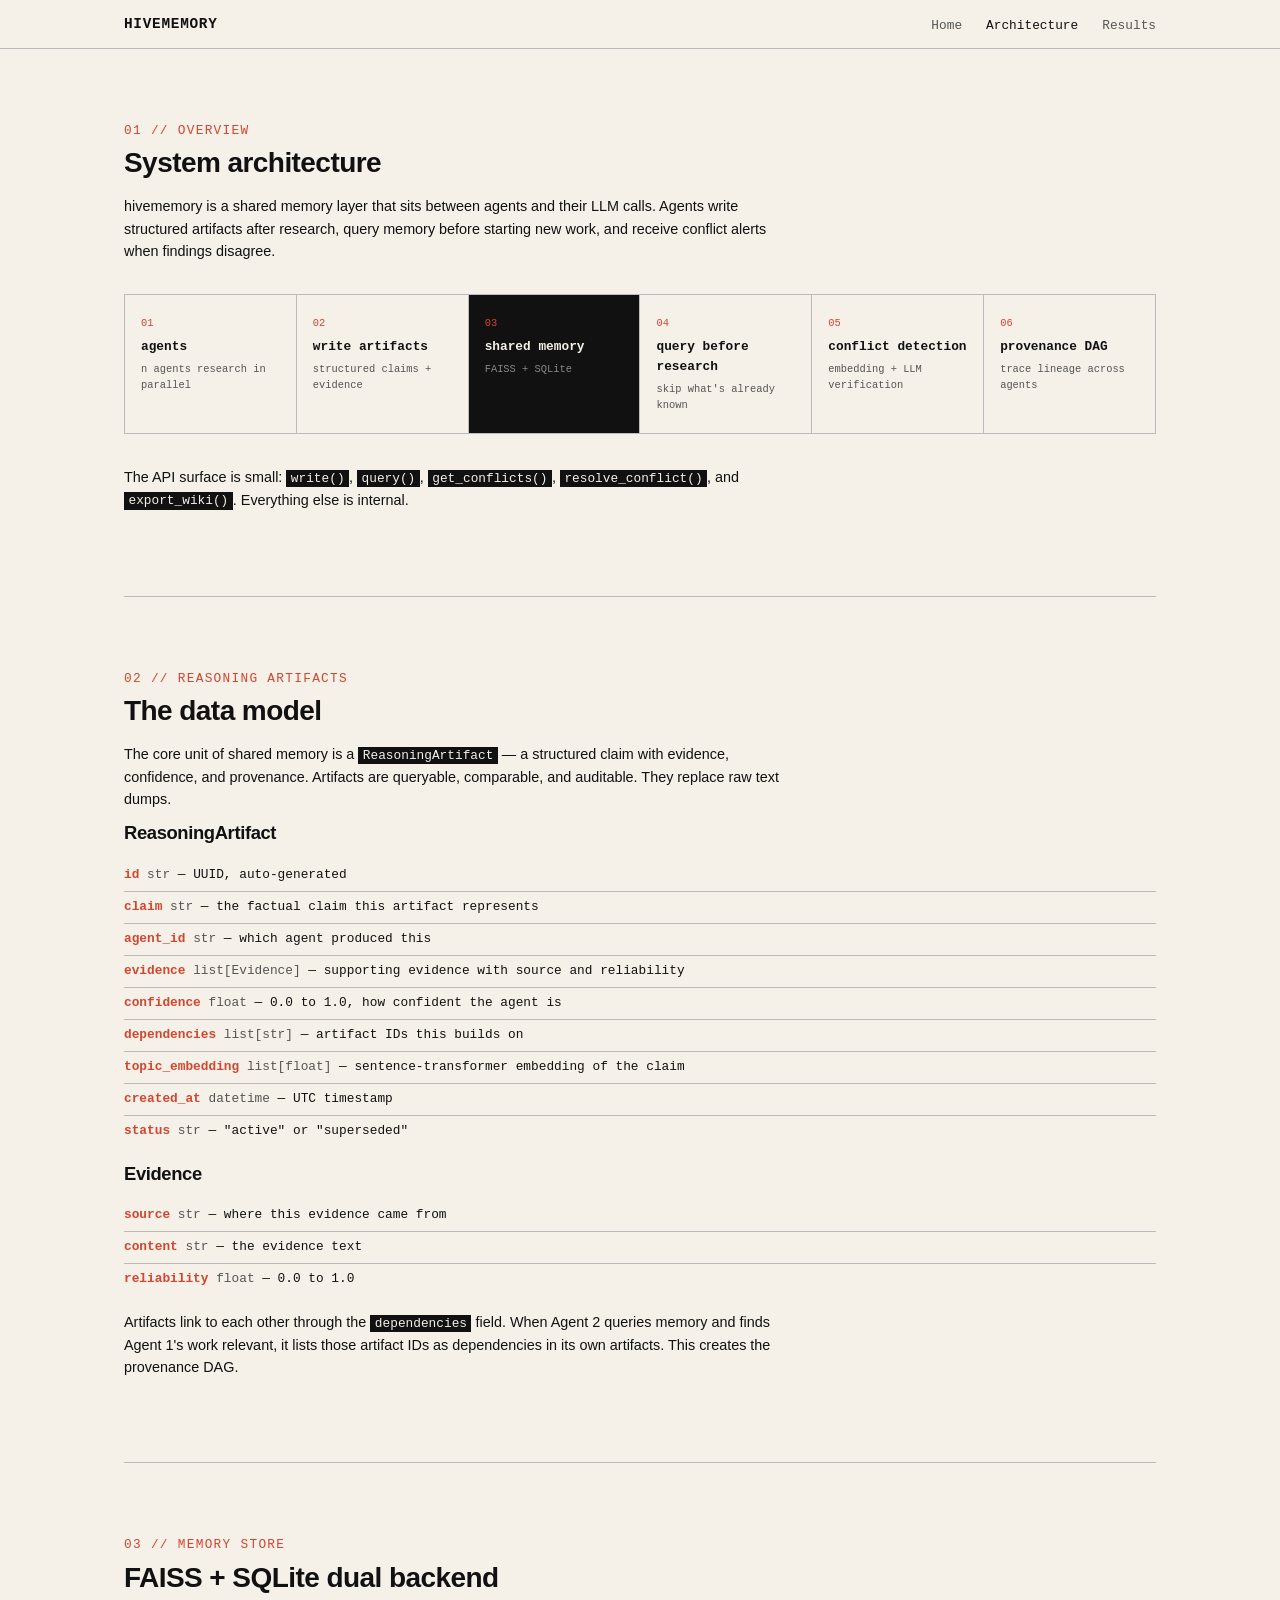
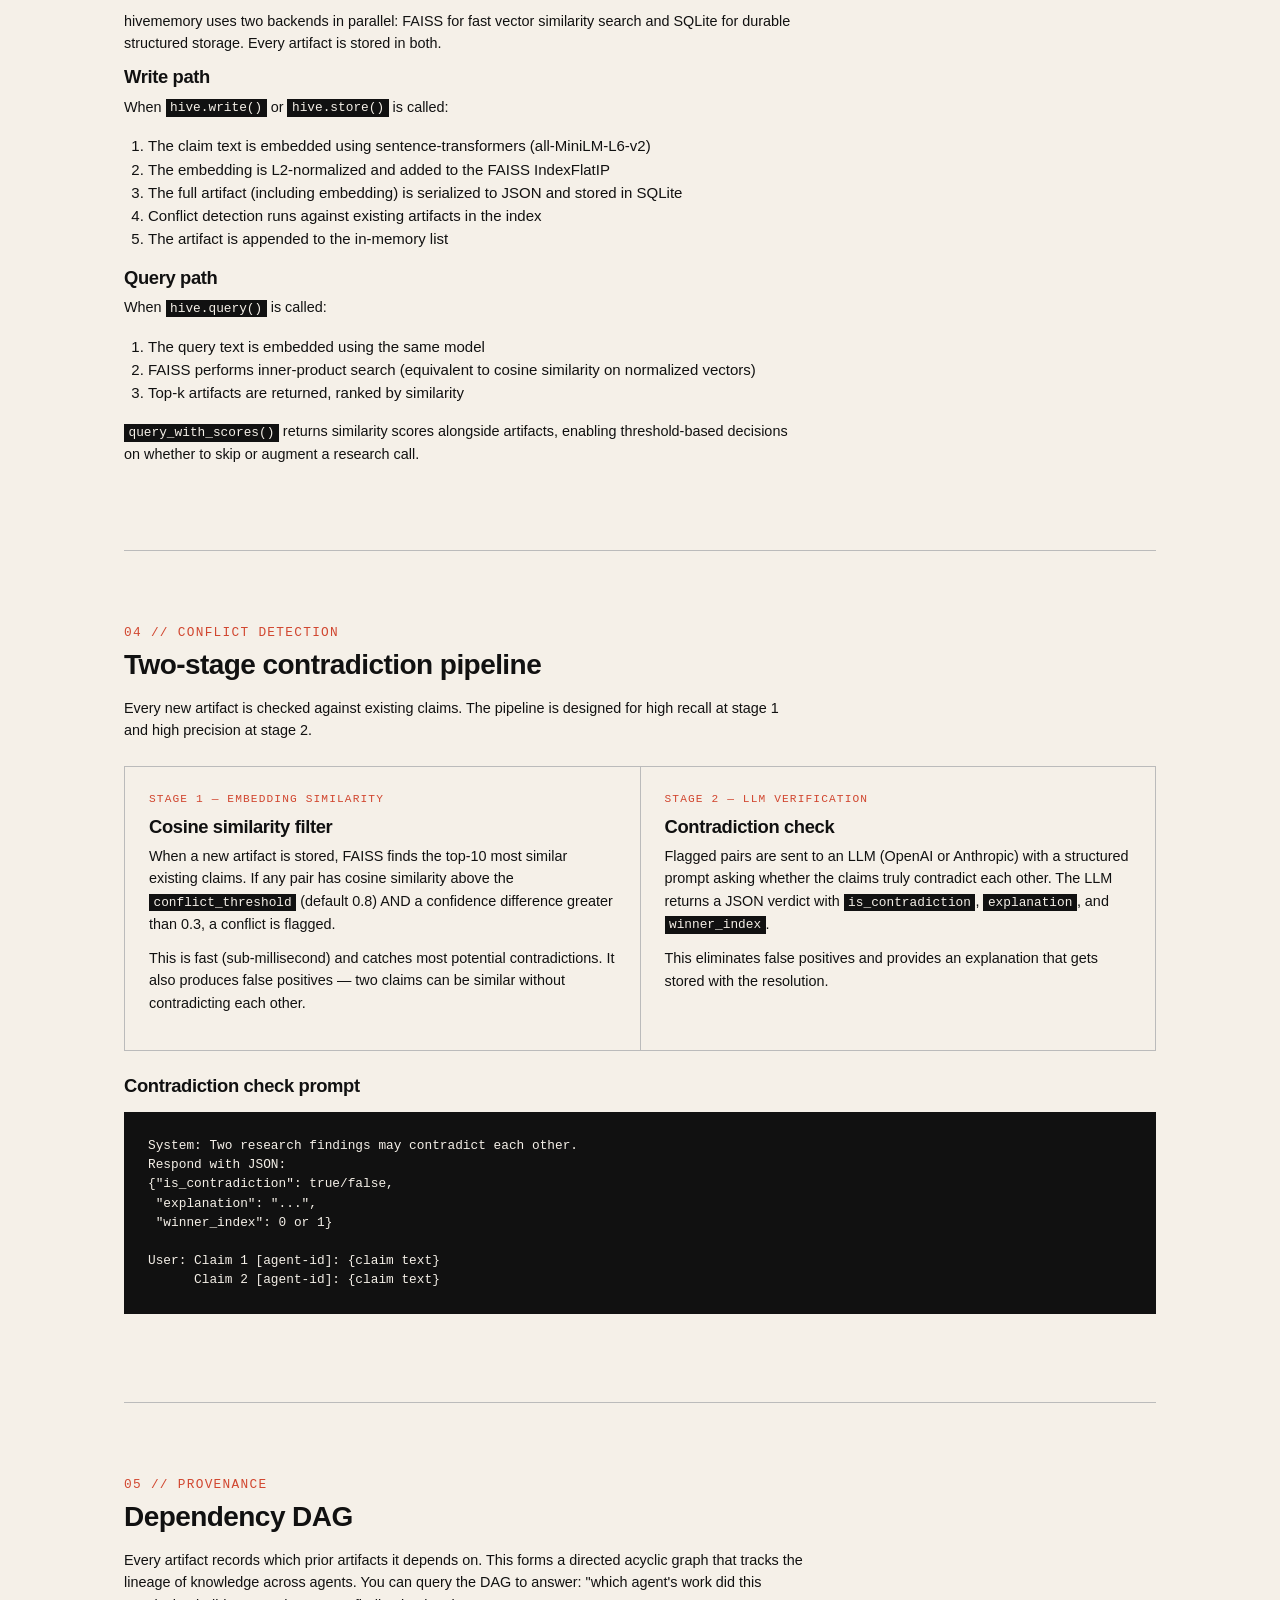
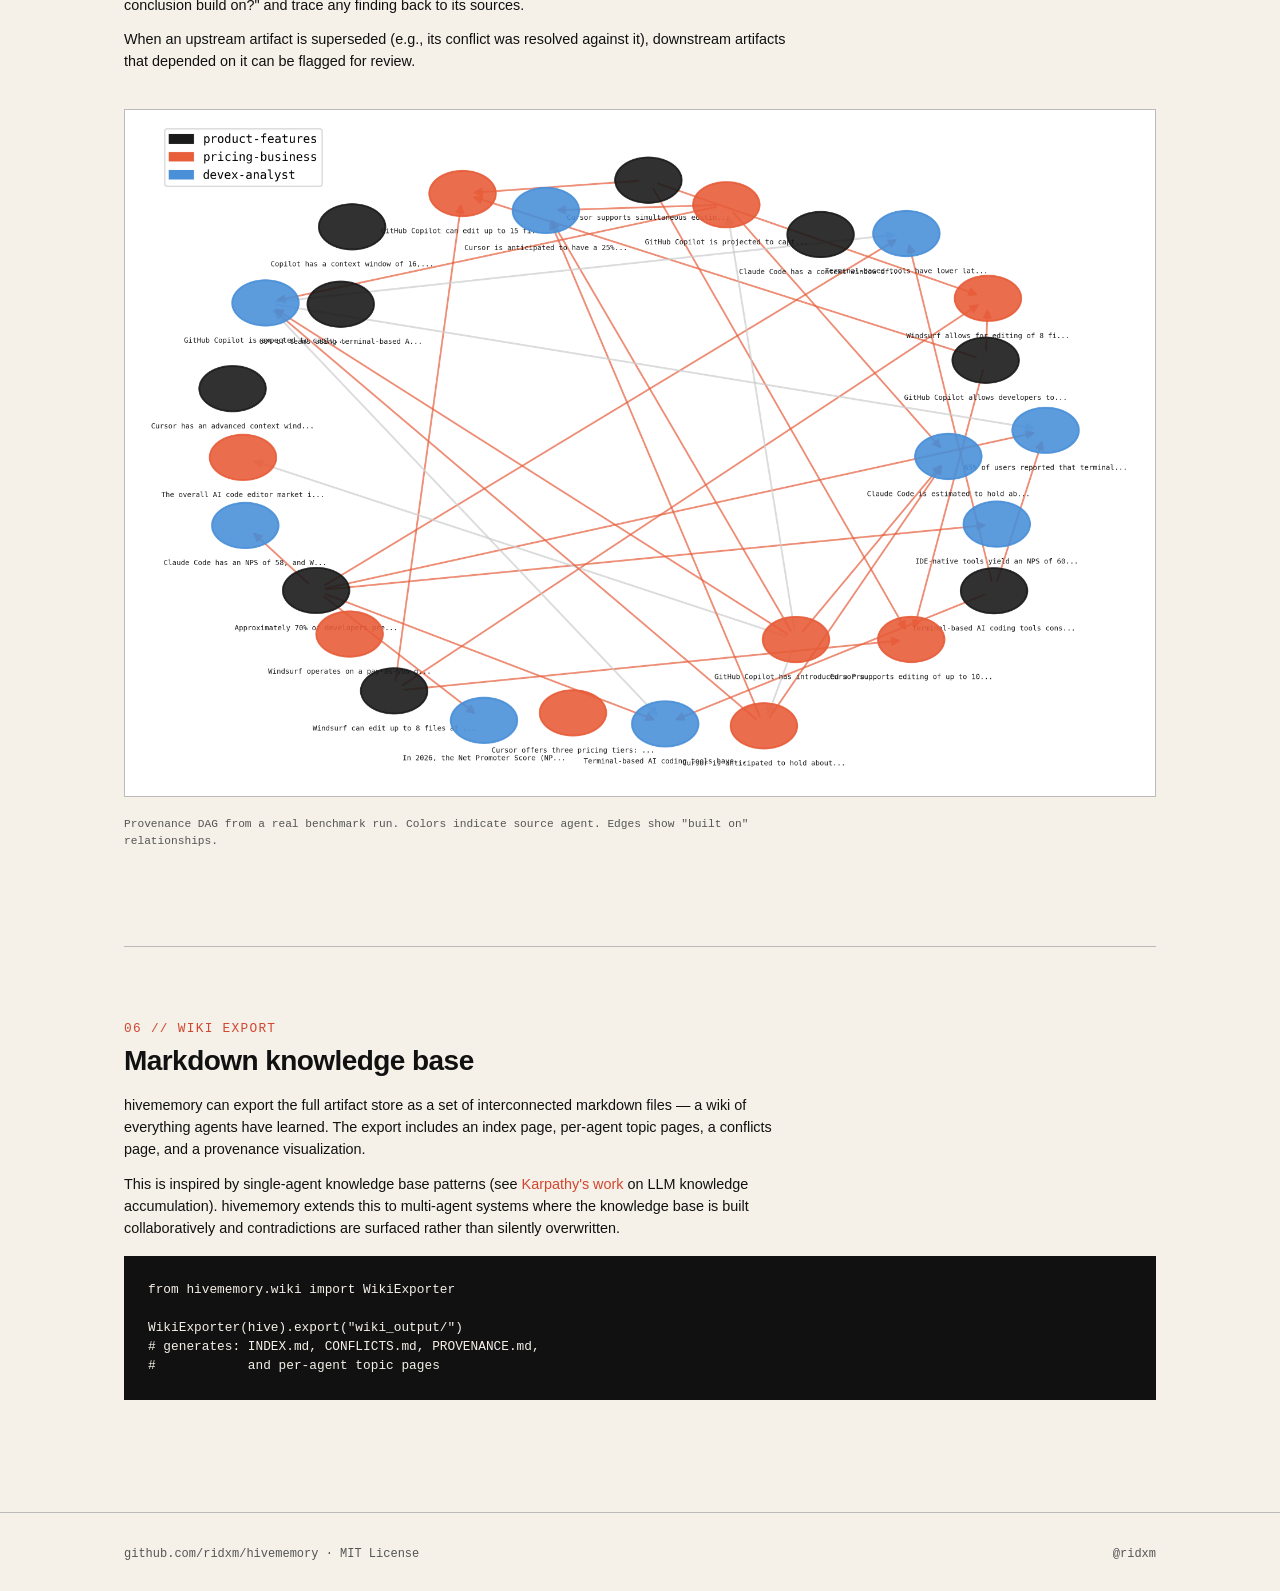
==== docs/architecture.html @ 1969f160 "add project website and conflict demo" ====
<!DOCTYPE html>
<html lang="en">
<head>
  <meta charset="UTF-8">
  <meta name="viewport" content="width=device-width, initial-scale=1.0">
  <title>Architecture — hivememory</title>
  <link rel="stylesheet" href="style.css">
</head>
<body>

<nav>
  <div class="container">
    <a href="index.html" class="logo">HIVEMEMORY</a>
    <ul class="links">
      <li><a href="index.html">Home</a></li>
      <li><a href="architecture.html" class="active">Architecture</a></li>
      <li><a href="results.html">Results</a></li>
    </ul>
  </div>
</nav>

<div class="container">

  <section>
    <span class="section-label">01 // Overview</span>
    <h2>System architecture</h2>
    <p>hivememory is a shared memory layer that sits between agents and their LLM calls. Agents write structured artifacts after research, query memory before starting new work, and receive conflict alerts when findings disagree.</p>
    <div class="pipeline-flow">
      <div class="pipeline-step">
        <span class="pipeline-step-num">01</span>
        <span class="pipeline-step-title">agents</span>
        <span class="pipeline-step-desc">n agents research in parallel</span>
      </div>
      <div class="pipeline-sep">&rarr;</div>
      <div class="pipeline-step">
        <span class="pipeline-step-num">02</span>
        <span class="pipeline-step-title">write artifacts</span>
        <span class="pipeline-step-desc">structured claims + evidence</span>
      </div>
      <div class="pipeline-sep">&rarr;</div>
      <div class="pipeline-step active">
        <span class="pipeline-step-num">03</span>
        <span class="pipeline-step-title">shared memory</span>
        <span class="pipeline-step-desc">FAISS + SQLite</span>
      </div>
      <div class="pipeline-sep">&rarr;</div>
      <div class="pipeline-step">
        <span class="pipeline-step-num">04</span>
        <span class="pipeline-step-title">query before research</span>
        <span class="pipeline-step-desc">skip what's already known</span>
      </div>
      <div class="pipeline-sep">&rarr;</div>
      <div class="pipeline-step">
        <span class="pipeline-step-num">05</span>
        <span class="pipeline-step-title">conflict detection</span>
        <span class="pipeline-step-desc">embedding + LLM verification</span>
      </div>
      <div class="pipeline-sep">&rarr;</div>
      <div class="pipeline-step">
        <span class="pipeline-step-num">06</span>
        <span class="pipeline-step-title">provenance DAG</span>
        <span class="pipeline-step-desc">trace lineage across agents</span>
      </div>
    </div>
    <p>The API surface is small: <code>write()</code>, <code>query()</code>, <code>get_conflicts()</code>, <code>resolve_conflict()</code>, and <code>export_wiki()</code>. Everything else is internal.</p>
  </section>

  <section>
    <span class="section-label">02 // Reasoning Artifacts</span>
    <h2>The data model</h2>
    <p>The core unit of shared memory is a <code>ReasoningArtifact</code> — a structured claim with evidence, confidence, and provenance. Artifacts are queryable, comparable, and auditable. They replace raw text dumps.</p>

    <h3>ReasoningArtifact</h3>
    <ul class="field-list">
      <li><span class="field-name">id</span> <span class="field-type">str</span> — UUID, auto-generated</li>
      <li><span class="field-name">claim</span> <span class="field-type">str</span> — the factual claim this artifact represents</li>
      <li><span class="field-name">agent_id</span> <span class="field-type">str</span> — which agent produced this</li>
      <li><span class="field-name">evidence</span> <span class="field-type">list[Evidence]</span> — supporting evidence with source and reliability</li>
      <li><span class="field-name">confidence</span> <span class="field-type">float</span> — 0.0 to 1.0, how confident the agent is</li>
      <li><span class="field-name">dependencies</span> <span class="field-type">list[str]</span> — artifact IDs this builds on</li>
      <li><span class="field-name">topic_embedding</span> <span class="field-type">list[float]</span> — sentence-transformer embedding of the claim</li>
      <li><span class="field-name">created_at</span> <span class="field-type">datetime</span> — UTC timestamp</li>
      <li><span class="field-name">status</span> <span class="field-type">str</span> — "active" or "superseded"</li>
    </ul>

    <h3>Evidence</h3>
    <ul class="field-list">
      <li><span class="field-name">source</span> <span class="field-type">str</span> — where this evidence came from</li>
      <li><span class="field-name">content</span> <span class="field-type">str</span> — the evidence text</li>
      <li><span class="field-name">reliability</span> <span class="field-type">float</span> — 0.0 to 1.0</li>
    </ul>

    <p>Artifacts link to each other through the <code>dependencies</code> field. When Agent 2 queries memory and finds Agent 1's work relevant, it lists those artifact IDs as dependencies in its own artifacts. This creates the provenance DAG.</p>
  </section>

  <section>
    <span class="section-label">03 // Memory Store</span>
    <h2>FAISS + SQLite dual backend</h2>
    <p>hivememory uses two backends in parallel: FAISS for fast vector similarity search and SQLite for durable structured storage. Every artifact is stored in both.</p>

    <h3>Write path</h3>
    <p>When <code>hive.write()</code> or <code>hive.store()</code> is called:</p>
    <ol style="margin: 1rem 0 1rem 1.5rem; max-width: 680px;">
      <li>The claim text is embedded using sentence-transformers (all-MiniLM-L6-v2)</li>
      <li>The embedding is L2-normalized and added to the FAISS IndexFlatIP</li>
      <li>The full artifact (including embedding) is serialized to JSON and stored in SQLite</li>
      <li>Conflict detection runs against existing artifacts in the index</li>
      <li>The artifact is appended to the in-memory list</li>
    </ol>

    <h3>Query path</h3>
    <p>When <code>hive.query()</code> is called:</p>
    <ol style="margin: 1rem 0 1rem 1.5rem; max-width: 680px;">
      <li>The query text is embedded using the same model</li>
      <li>FAISS performs inner-product search (equivalent to cosine similarity on normalized vectors)</li>
      <li>Top-k artifacts are returned, ranked by similarity</li>
    </ol>
    <p><code>query_with_scores()</code> returns similarity scores alongside artifacts, enabling threshold-based decisions on whether to skip or augment a research call.</p>
  </section>

  <section>
    <span class="section-label">04 // Conflict Detection</span>
    <h2>Two-stage contradiction pipeline</h2>
    <p>Every new artifact is checked against existing claims. The pipeline is designed for high recall at stage 1 and high precision at stage 2.</p>

    <div class="pipeline">
      <div class="stage">
        <span class="stage-label">Stage 1 — Embedding Similarity</span>
        <h3>Cosine similarity filter</h3>
        <p>When a new artifact is stored, FAISS finds the top-10 most similar existing claims. If any pair has cosine similarity above the <code>conflict_threshold</code> (default 0.8) AND a confidence difference greater than 0.3, a conflict is flagged.</p>
        <p>This is fast (sub-millisecond) and catches most potential contradictions. It also produces false positives — two claims can be similar without contradicting each other.</p>
      </div>
      <div class="stage">
        <span class="stage-label">Stage 2 — LLM Verification</span>
        <h3>Contradiction check</h3>
        <p>Flagged pairs are sent to an LLM (OpenAI or Anthropic) with a structured prompt asking whether the claims truly contradict each other. The LLM returns a JSON verdict with <code>is_contradiction</code>, <code>explanation</code>, and <code>winner_index</code>.</p>
        <p>This eliminates false positives and provides an explanation that gets stored with the resolution.</p>
      </div>
    </div>

    <h3>Contradiction check prompt</h3>
    <pre>System: Two research findings may contradict each other.
Respond with JSON:
{"is_contradiction": true/false,
 "explanation": "...",
 "winner_index": 0 or 1}

User: Claim 1 [agent-id]: {claim text}
      Claim 2 [agent-id]: {claim text}</pre>
  </section>

  <section>
    <span class="section-label">05 // Provenance</span>
    <h2>Dependency DAG</h2>
    <p>Every artifact records which prior artifacts it depends on. This forms a directed acyclic graph that tracks the lineage of knowledge across agents. You can query the DAG to answer: "which agent's work did this conclusion build on?" and trace any finding back to its sources.</p>
    <p>When an upstream artifact is superseded (e.g., its conflict was resolved against it), downstream artifacts that depended on it can be flagged for review.</p>
    <img src="screenshots/provenance_dag.png" alt="Provenance DAG from a real benchmark run" class="chart chart-wide">
    <p class="chart-caption">Provenance DAG from a real benchmark run. Colors indicate source agent. Edges show "built on" relationships.</p>
  </section>

  <section>
    <span class="section-label">06 // Wiki Export</span>
    <h2>Markdown knowledge base</h2>
    <p>hivememory can export the full artifact store as a set of interconnected markdown files — a wiki of everything agents have learned. The export includes an index page, per-agent topic pages, a conflicts page, and a provenance visualization.</p>
    <p>This is inspired by single-agent knowledge base patterns (see <a href="https://karpathy.ai">Karpathy's work</a> on LLM knowledge accumulation). hivememory extends this to multi-agent systems where the knowledge base is built collaboratively and contradictions are surfaced rather than silently overwritten.</p>
    <pre>from hivememory.wiki import WikiExporter

WikiExporter(hive).export("wiki_output/")
# generates: INDEX.md, CONFLICTS.md, PROVENANCE.md,
#            and per-agent topic pages</pre>
  </section>

</div>

<footer>
  <div class="container">
    <div class="footer-left">
      <a href="https://github.com/ridxm/hivememory">github.com/ridxm/hivememory</a> &middot; MIT License
    </div>
    <div class="footer-right">
      <a href="https://x.com/ridxm">@ridxm</a>
    </div>
  </div>
</footer>

</body>
</html>
---- docs/style.css ----
/* ── reset & base ──────────────────────────────────────── */
*, *::before, *::after { margin: 0; padding: 0; box-sizing: border-box; }

:root {
  --bg: #F5F0E8;
  --text: #111;
  --accent: #D1462F;
  --code-bg: #111;
  --code-text: #F5F0E8;
  --border: #bbb;
  --muted: #555;
  --section-gap: 4.5rem;
}

html { scroll-behavior: smooth; }

body {
  font-family: "Space Mono", -apple-system, BlinkMacSystemFont, "Segoe UI", Helvetica, Arial, sans-serif;
  background: var(--bg);
  color: var(--text);
  line-height: 1.55;
  font-size: 15px;
  -webkit-font-smoothing: antialiased;
}

/* ── typography ────────────────────────────────────────── */
@import url('https://fonts.googleapis.com/css2?family=Space+Grotesk:wght@400;600;700&family=Space+Mono:wght@400;700&display=swap');

h1, h2, h3, h4 {
  font-family: "Space Grotesk", sans-serif;
  font-weight: 700;
  letter-spacing: -0.02em;
  line-height: 1.15;
}

h1 { font-size: 3.5rem; }
h2 { font-size: 1.75rem; margin-bottom: 1rem; }
h3 { font-size: 1.15rem; margin-bottom: 0.5rem; }

.section-label {
  font-family: "Space Mono", monospace;
  font-size: 0.8rem;
  color: var(--accent);
  text-transform: uppercase;
  letter-spacing: 0.1em;
  margin-bottom: 0.4rem;
  display: block;
}

p { max-width: 680px; margin-bottom: 0.75rem; font-size: 0.9rem; }
a { color: var(--accent); text-decoration: none; }
a:hover { text-decoration: underline; }

/* ── layout ────────────────────────────────────────────── */
.container {
  max-width: 1080px;
  margin: 0 auto;
  padding: 0 1.5rem;
}

section {
  padding: var(--section-gap) 0;
  border-bottom: 1px solid var(--border);
}

section:last-of-type { border-bottom: none; }

/* ── nav ───────────────────────────────────────────────── */
nav {
  position: sticky;
  top: 0;
  background: var(--bg);
  border-bottom: 1px solid var(--border);
  z-index: 100;
  padding: 0.75rem 0;
}

nav .container {
  display: flex;
  justify-content: space-between;
  align-items: center;
}

nav .logo {
  font-family: "Space Mono", monospace;
  font-weight: 700;
  font-size: 0.9rem;
  color: var(--text);
  text-decoration: none;
  letter-spacing: 0.05em;
}

nav .links {
  display: flex;
  gap: 1.5rem;
  list-style: none;
}

nav .links a {
  font-family: "Space Mono", monospace;
  font-size: 0.8rem;
  color: var(--muted);
  text-decoration: none;
  transition: color 0.15s;
}

nav .links a:hover,
nav .links a.active {
  color: var(--text);
}

/* ── hero ──────────────────────────────────────────────── */
.hero {
  padding: 5rem 0 4rem;
  border-bottom: 1px solid var(--border);
}

.hero-readout {
  margin-bottom: 1.5rem;
}

.readout-line {
  font-family: "Space Mono", monospace;
  font-size: 0.8rem;
  color: var(--muted);
  letter-spacing: 0.02em;
  display: block;
}

.hero h1 {
  font-size: 4rem;
  margin-bottom: 0.5rem;
}

.hero .subline {
  font-size: 1.1rem;
  color: var(--muted);
  margin-bottom: 1.5rem;
  max-width: 500px;
  font-family: "Space Mono", monospace;
}

.hero-stats {
  margin: 1.5rem 0;
}

.hero-links {
  display: flex;
  gap: 0.75rem;
  flex-wrap: wrap;
}

.btn {
  font-family: "Space Mono", monospace;
  font-size: 0.8rem;
  padding: 0.6rem 1.25rem;
  text-decoration: none;
  display: inline-block;
  transition: opacity 0.15s;
}

.btn:hover { text-decoration: none; opacity: 0.85; }

.btn-primary {
  background: var(--text);
  color: var(--bg);
}

.btn-secondary {
  background: transparent;
  color: var(--text);
  border: 1px solid var(--text);
}

/* ── stat boxes ────────────────────────────────────────── */
.stats-grid {
  display: grid;
  grid-template-columns: repeat(4, 1fr);
  gap: 1px;
  background: var(--border);
  border: 1px solid var(--border);
  margin: 2rem 0;
}

.stat-box {
  background: var(--bg);
  padding: 1.25rem 1rem;
  text-align: center;
}

.stat-box .number {
  font-family: "Space Grotesk", sans-serif;
  font-size: 1.75rem;
  font-weight: 700;
  color: var(--accent);
  display: block;
  margin-bottom: 0.15rem;
}

.stat-box .label {
  font-family: "Space Mono", monospace;
  font-size: 0.7rem;
  color: var(--muted);
  text-transform: uppercase;
  letter-spacing: 0.05em;
}

/* ── three-column blocks ───────────────────────────────── */
.three-col {
  display: grid;
  grid-template-columns: repeat(3, 1fr);
  gap: 1px;
  background: var(--border);
  border: 1px solid var(--border);
  margin-top: 1.5rem;
}

.block {
  background: var(--bg);
  padding: 1.5rem;
}

.block h3 {
  font-family: "Space Mono", monospace;
  font-size: 0.9rem;
  font-weight: 700;
}

.block p {
  font-size: 0.85rem;
  color: var(--muted);
}

/* ── code blocks ───────────────────────────────────────── */
pre {
  background: var(--code-bg);
  color: var(--code-text);
  font-family: "Space Mono", monospace;
  font-size: 0.8rem;
  line-height: 1.5;
  padding: 1.5rem;
  overflow-x: auto;
  margin: 1rem 0;
}

code {
  font-family: "Space Mono", monospace;
  font-size: 0.8rem;
}

p code, li code {
  background: var(--code-bg);
  color: var(--code-text);
  padding: 0.1em 0.35em;
  font-size: 0.8rem;
}

/* ── terminal ─────────────────────────────────────────── */
.terminal {
  border: 1px solid var(--border);
  margin: 1.5rem 0;
  overflow: hidden;
}

.terminal-bar {
  background: #2a2a2a;
  padding: 0.5rem 0.75rem;
  display: flex;
  align-items: center;
  gap: 0.4rem;
}

.terminal-dot {
  width: 10px;
  height: 10px;
  border-radius: 50%;
  background: #555;
  display: inline-block;
}

.terminal-dot:nth-child(1) { background: #ff5f57; }
.terminal-dot:nth-child(2) { background: #ffbd2e; }
.terminal-dot:nth-child(3) { background: #28c840; }

.terminal-title {
  font-family: "Space Mono", monospace;
  font-size: 0.7rem;
  color: #888;
  margin-left: 0.5rem;
}

.terminal-body {
  margin: 0;
  padding: 1.25rem;
  font-size: 0.75rem;
  line-height: 1.5;
  background: var(--code-bg);
  color: #ccc;
}

.t-conflict {
  color: var(--accent);
  font-weight: 700;
}

.t-num {
  color: #5af78e;
  font-weight: 700;
}

/* ── link cards ────────────────────────────────────────── */
.card-grid {
  display: grid;
  grid-template-columns: repeat(3, 1fr);
  gap: 1px;
  background: var(--border);
  border: 1px solid var(--border);
  margin-top: 1.5rem;
}

.card {
  background: var(--bg);
  padding: 1.5rem;
  text-decoration: none;
  color: var(--text);
  transition: background 0.15s;
  display: block;
}

.card:hover {
  background: #ede8df;
  text-decoration: none;
}

.card h3 {
  margin-bottom: 0.35rem;
  font-family: "Space Mono", monospace;
  font-size: 0.9rem;
}

.card p {
  font-size: 0.8rem;
  color: var(--muted);
}

/* ── images ────────────────────────────────────────────── */
.chart {
  width: 100%;
  max-width: 800px;
  margin: 1.5rem 0;
  border: 1px solid var(--border);
}

.chart-wide {
  max-width: 100%;
}

.chart-pair {
  display: grid;
  grid-template-columns: 1fr 1fr;
  gap: 1.5rem;
  margin: 1.5rem 0;
}

.chart-pair .chart {
  width: 100%;
  max-width: 100%;
  margin: 0 0 0.35rem 0;
}

.chart-pair .chart-caption {
  margin-top: 0;
}

.chart-caption {
  font-family: "Space Mono", monospace;
  font-size: 0.7rem;
  color: var(--muted);
  margin-top: -0.75rem;
  margin-bottom: 1.5rem;
}

/* ── pipeline flow (architecture) ─────────────────────── */
.pipeline-flow {
  display: flex;
  align-items: stretch;
  gap: 0;
  margin: 2rem 0;
  border: 1px solid var(--border);
  overflow-x: auto;
}

.pipeline-step {
  flex: 1;
  padding: 1.25rem 1rem;
  border-right: 1px solid var(--border);
  min-width: 120px;
}

.pipeline-step:last-child {
  border-right: none;
}

.pipeline-step.active {
  background: var(--code-bg);
  color: var(--code-text);
}

.pipeline-step.active .pipeline-step-desc {
  color: #888;
}

.pipeline-step-num {
  font-family: "Space Mono", monospace;
  font-size: 0.65rem;
  color: var(--accent);
  display: block;
  margin-bottom: 0.35rem;
}

.pipeline-step.active .pipeline-step-num {
  color: var(--accent);
}

.pipeline-step-title {
  font-family: "Space Mono", monospace;
  font-size: 0.8rem;
  font-weight: 700;
  display: block;
  margin-bottom: 0.25rem;
}

.pipeline-step-desc {
  font-family: "Space Mono", monospace;
  font-size: 0.65rem;
  color: var(--muted);
  display: block;
}

.pipeline-sep {
  display: none;
}

/* ── architecture diagram (legacy, keep for compat) ───── */
.diagram-box {
  background: var(--code-bg);
  color: var(--code-text);
  font-family: "Space Mono", monospace;
  font-size: 0.8rem;
  padding: 1.5rem;
  line-height: 1.7;
  overflow-x: auto;
  margin: 1.5rem 0;
}

/* ── data table ────────────────────────────────────────── */
table {
  width: 100%;
  border-collapse: collapse;
  margin: 1.5rem 0;
  font-size: 0.85rem;
}

th, td {
  text-align: left;
  padding: 0.5rem 0.75rem;
  border-bottom: 1px solid var(--border);
}

th {
  font-family: "Space Mono", monospace;
  font-size: 0.7rem;
  text-transform: uppercase;
  letter-spacing: 0.05em;
  color: var(--muted);
}

td {
  font-family: "Space Mono", monospace;
  font-size: 0.8rem;
}

/* ── fields list (architecture) ────────────────────────── */
.field-list {
  list-style: none;
  margin: 1rem 0;
}

.field-list li {
  font-family: "Space Mono", monospace;
  font-size: 0.8rem;
  padding: 0.35rem 0;
  border-bottom: 1px solid var(--border);
}

.field-list li:last-child { border-bottom: none; }

.field-name {
  color: var(--accent);
  font-weight: 700;
}

.field-type {
  color: var(--muted);
}

/* ── two-stage pipeline (conflict detection) ──────────── */
.pipeline {
  display: grid;
  grid-template-columns: 1fr 1fr;
  gap: 1px;
  background: var(--border);
  border: 1px solid var(--border);
  margin: 1.5rem 0;
}

.stage {
  background: var(--bg);
  padding: 1.5rem;
}

.stage-label {
  font-family: "Space Mono", monospace;
  font-size: 0.7rem;
  color: var(--accent);
  text-transform: uppercase;
  letter-spacing: 0.1em;
  margin-bottom: 0.5rem;
  display: block;
}

/* ── conflict funnel ──────────────────────────────────── */
.funnel {
  max-width: 420px;
  margin: 1.5rem 0;
}

.funnel-step {
  border: 1px solid var(--border);
  padding: 1rem 1.5rem;
  text-align: center;
}

.funnel-number {
  font-family: "Space Grotesk", sans-serif;
  font-size: 1.75rem;
  font-weight: 700;
  color: var(--accent);
  display: block;
  margin-bottom: 0.15rem;
}

.funnel-label {
  font-family: "Space Mono", monospace;
  font-size: 0.8rem;
  font-weight: 700;
  display: block;
  margin-bottom: 0.15rem;
}

.funnel-desc {
  font-family: "Space Mono", monospace;
  font-size: 0.7rem;
  color: var(--muted);
  display: block;
}

.funnel-arrow {
  text-align: center;
  font-size: 1.25rem;
  color: var(--muted);
  padding: 0.25rem 0;
}

/* ── conflict examples ────────────────────────────────── */
.conflict-examples {
  margin: 1.5rem 0;
}

.conflict-examples h3 {
  margin-bottom: 0.75rem;
}

.conflict-card {
  border: 1px solid var(--border);
  padding: 1rem 1.25rem;
  margin-bottom: 0.75rem;
}

.conflict-sim {
  font-family: "Space Mono", monospace;
  font-size: 0.7rem;
  color: var(--accent);
  text-transform: uppercase;
  letter-spacing: 0.05em;
  display: block;
  margin-bottom: 0.5rem;
}

.conflict-pair p {
  font-size: 0.8rem;
  margin-bottom: 0.35rem;
}

.conflict-pair p:last-child {
  margin-bottom: 0;
}

/* ── footer ────────────────────────────────────────────── */
footer {
  border-top: 1px solid var(--border);
  padding: 2rem 0;
  margin-top: 1.5rem;
}

footer .container {
  display: flex;
  justify-content: space-between;
  align-items: center;
  flex-wrap: wrap;
  gap: 0.75rem;
}

footer .footer-left {
  font-family: "Space Mono", monospace;
  font-size: 0.75rem;
  color: var(--muted);
}

footer .footer-right {
  font-family: "Space Mono", monospace;
  font-size: 0.75rem;
  color: var(--muted);
}

footer a { color: var(--muted); }
footer a:hover { color: var(--text); }

/* ── responsive ────────────────────────────────────────── */
@media (max-width: 768px) {
  .hero h1 { font-size: 2.5rem; }
  h2 { font-size: 1.35rem; }

  .stats-grid {
    grid-template-columns: repeat(2, 1fr);
  }

  .three-col,
  .card-grid {
    grid-template-columns: 1fr;
    gap: 1px;
  }

  .pipeline,
  .chart-pair {
    grid-template-columns: 1fr;
  }

  .pipeline-flow {
    flex-direction: column;
  }

  .pipeline-step {
    border-right: none;
    border-bottom: 1px solid var(--border);
  }

  .pipeline-step:last-child {
    border-bottom: none;
  }

  nav .container {
    flex-direction: column;
    gap: 0.5rem;
  }

  nav .links { gap: 1rem; }

  .hero { padding: 3rem 0 2.5rem; }

  footer .container {
    flex-direction: column;
    text-align: center;
  }

  pre { padding: 1rem; font-size: 0.75rem; }

  :root { --section-gap: 3rem; }
}
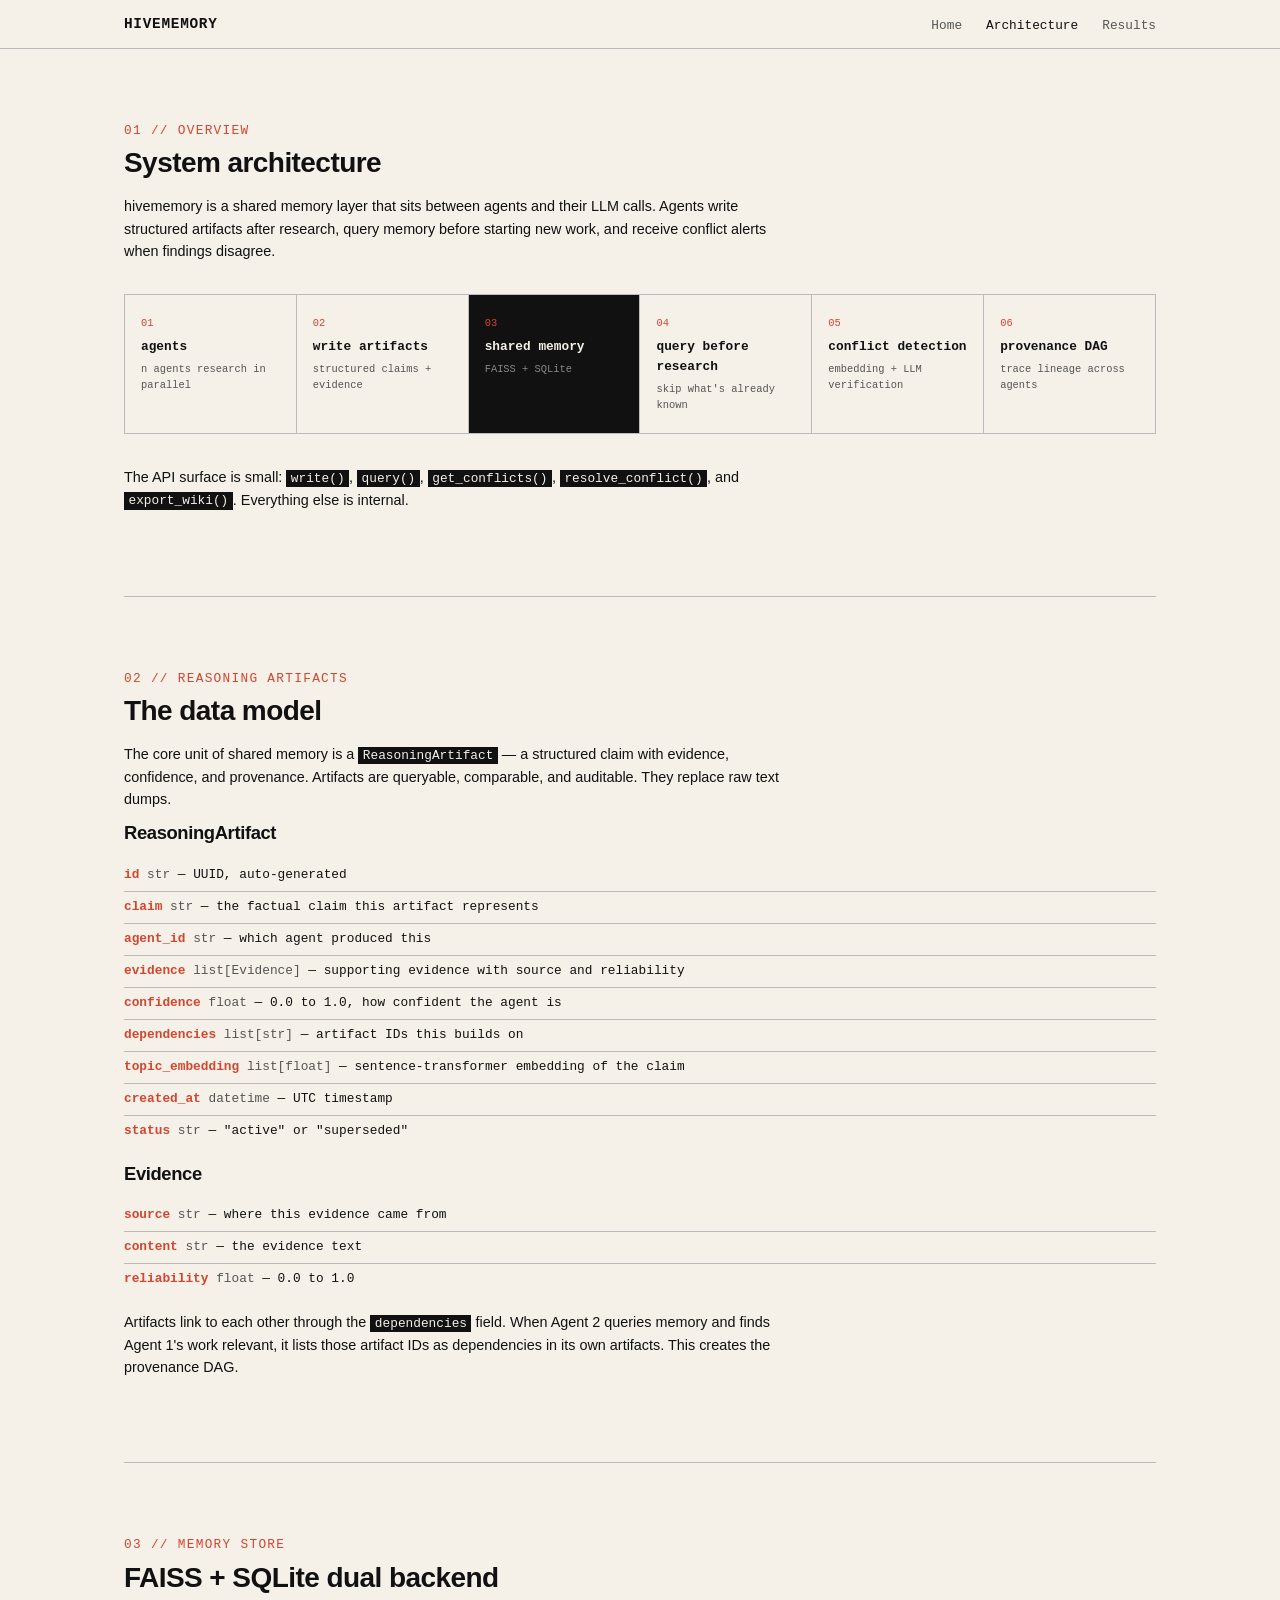
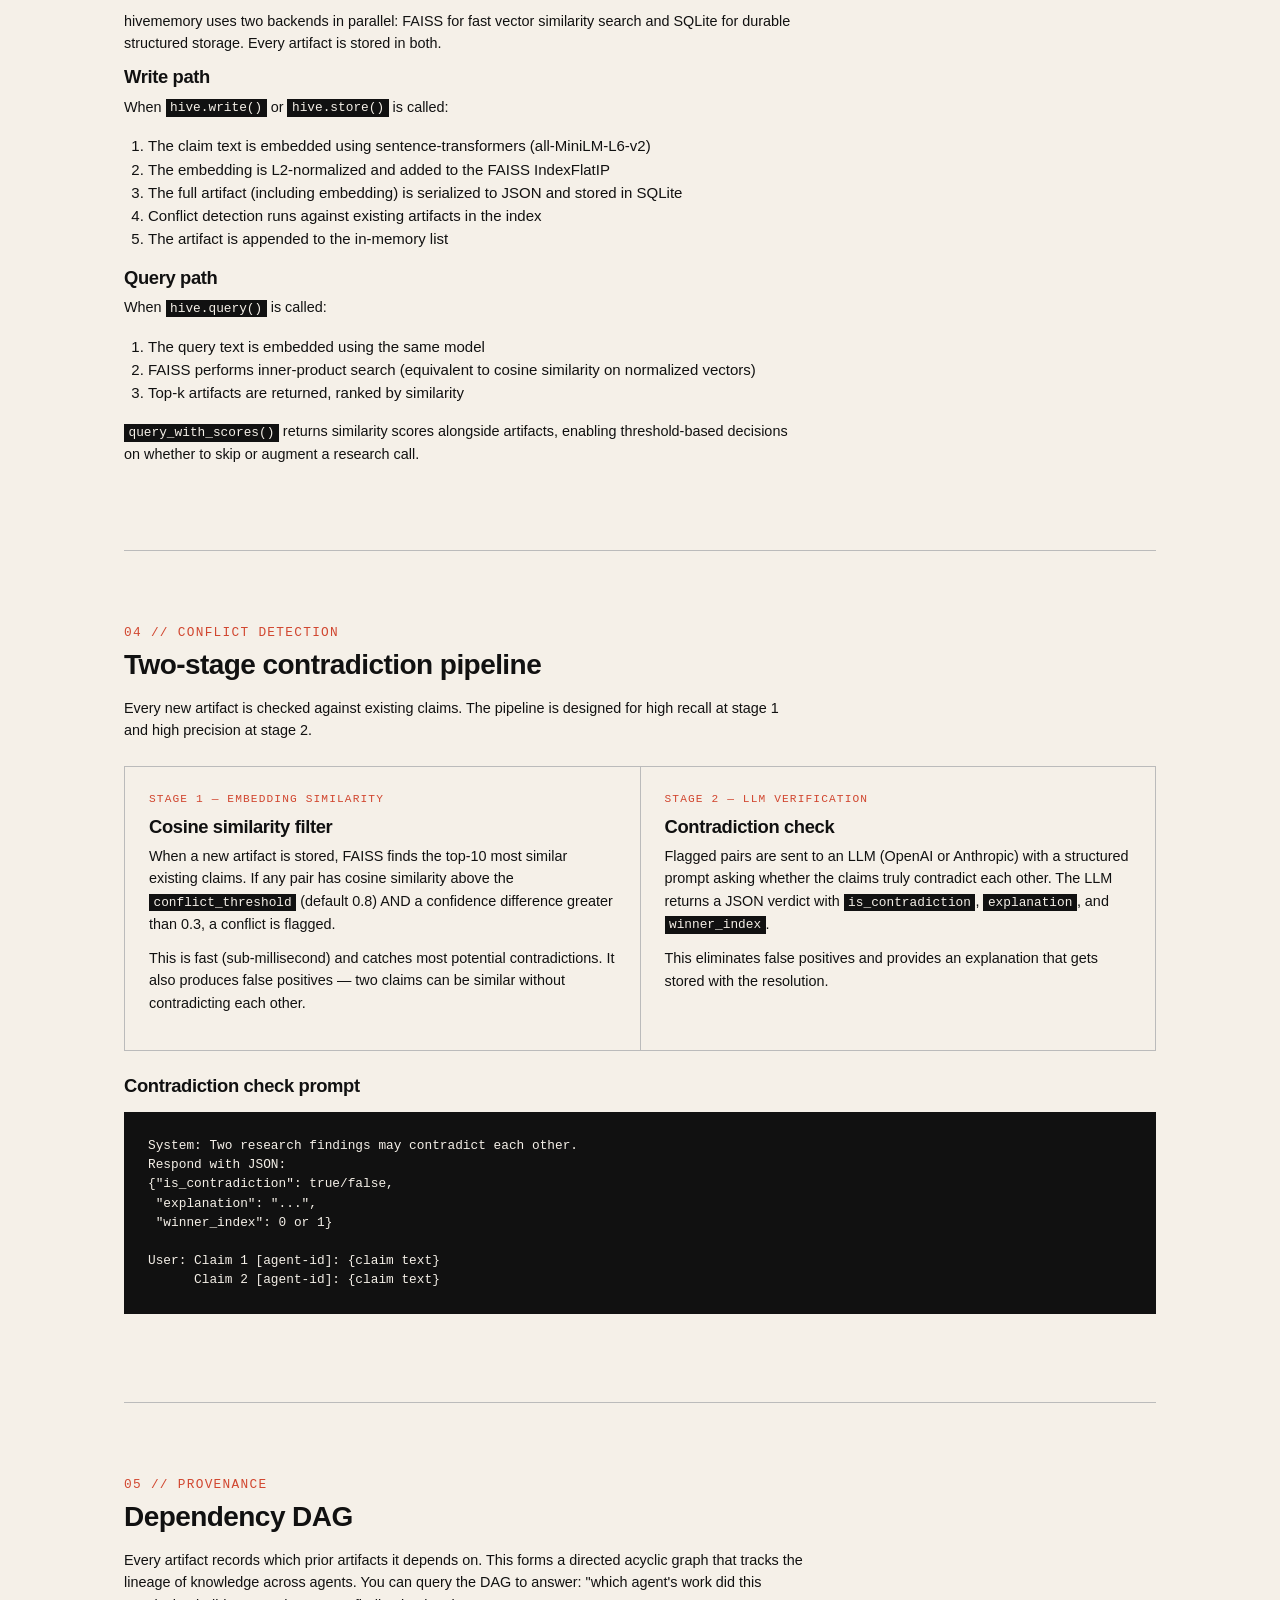
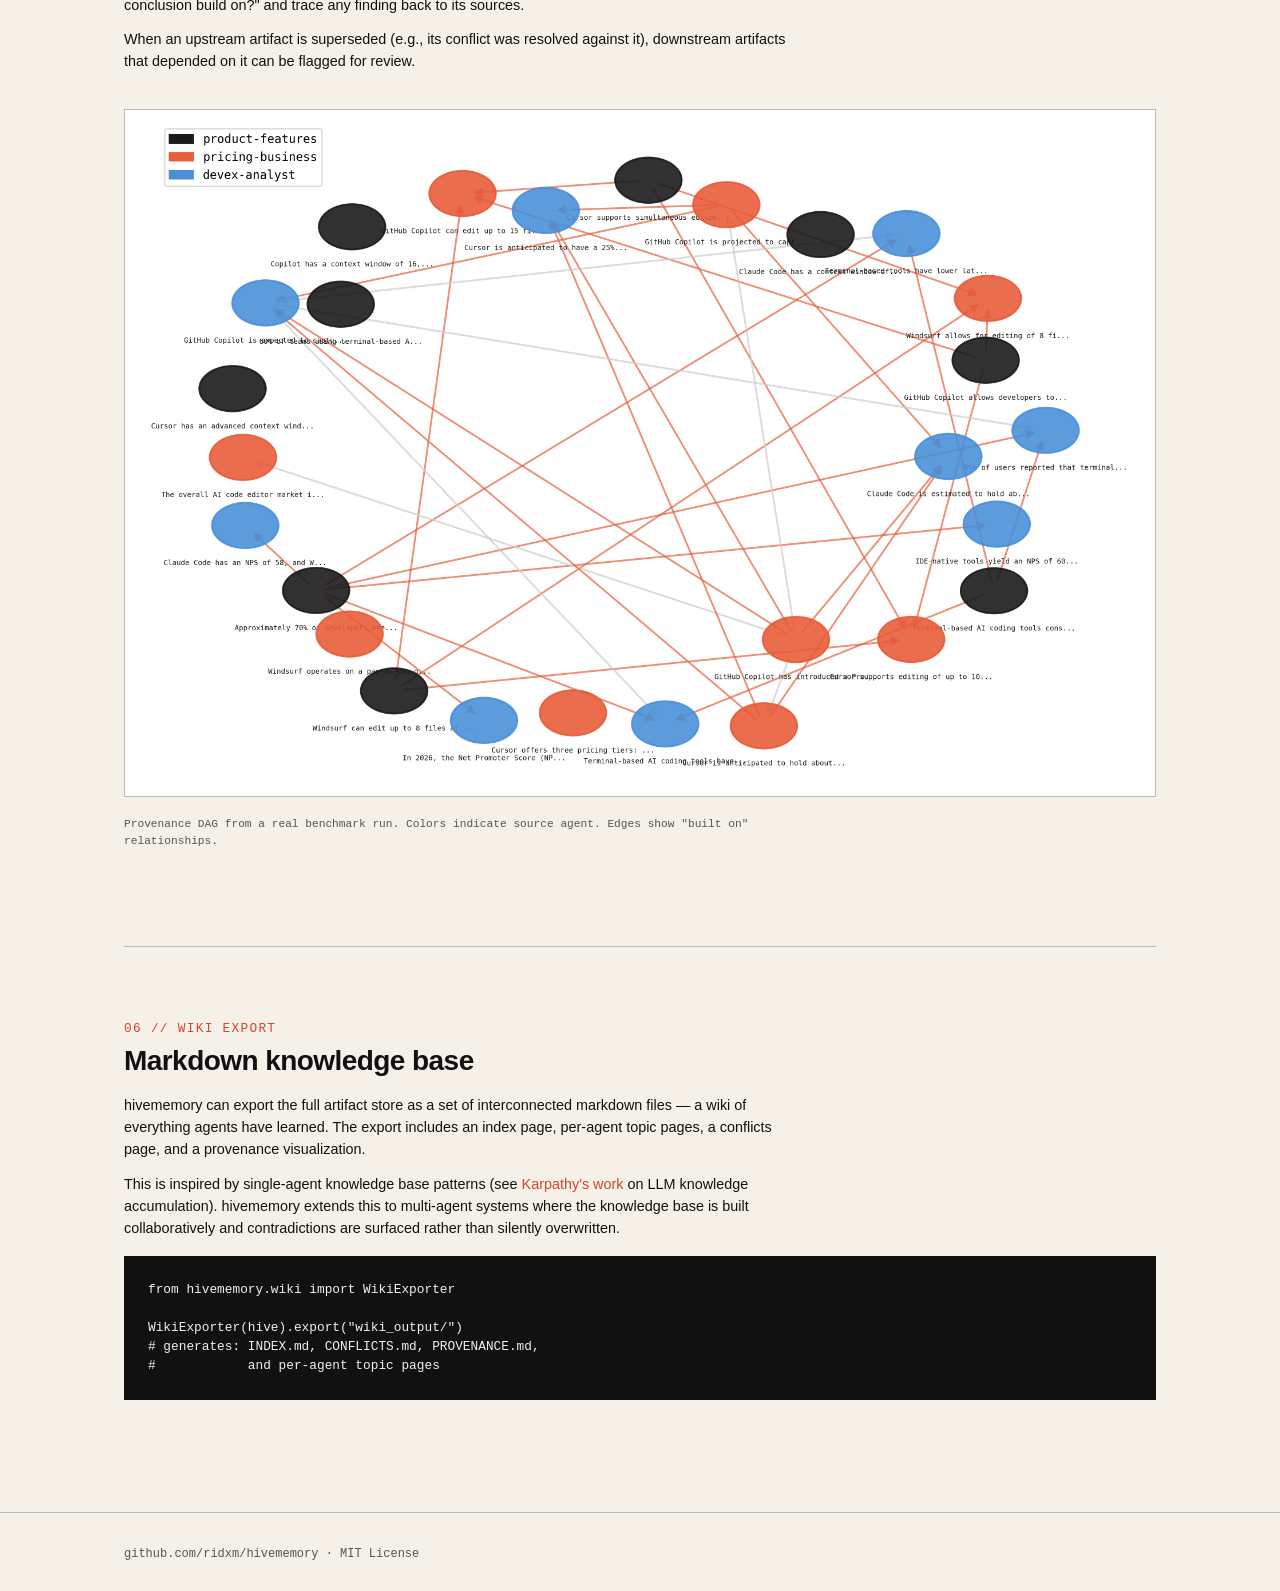
==== commit 3171cfe4: "updated project page" ====
--- a/docs/architecture.html
+++ b/docs/architecture.html
@@ -177,9 +177,6 @@
     <div class="footer-left">
       <a href="https://github.com/ridxm/hivememory">github.com/ridxm/hivememory</a> &middot; MIT License
     </div>
-    <div class="footer-right">
-      <a href="https://x.com/ridxm">@ridxm</a>
-    </div>
   </div>
 </footer>
 
